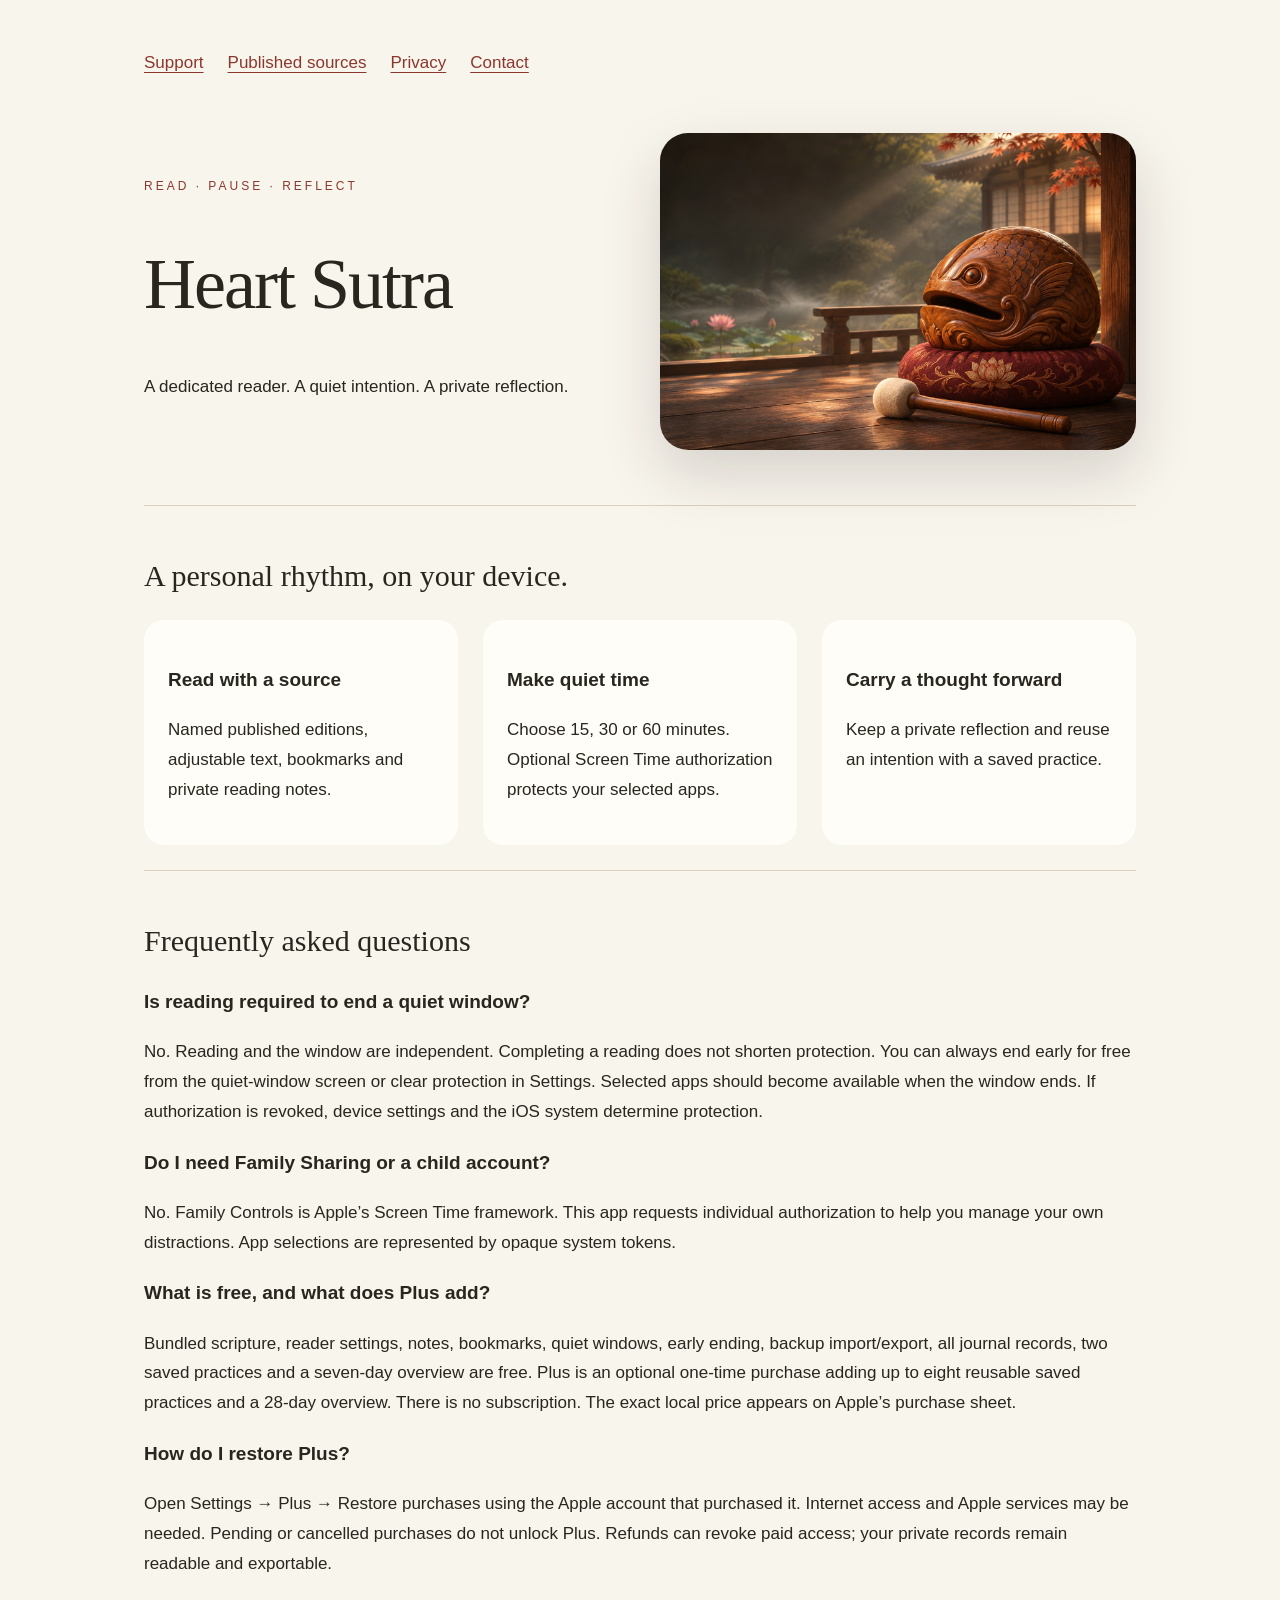
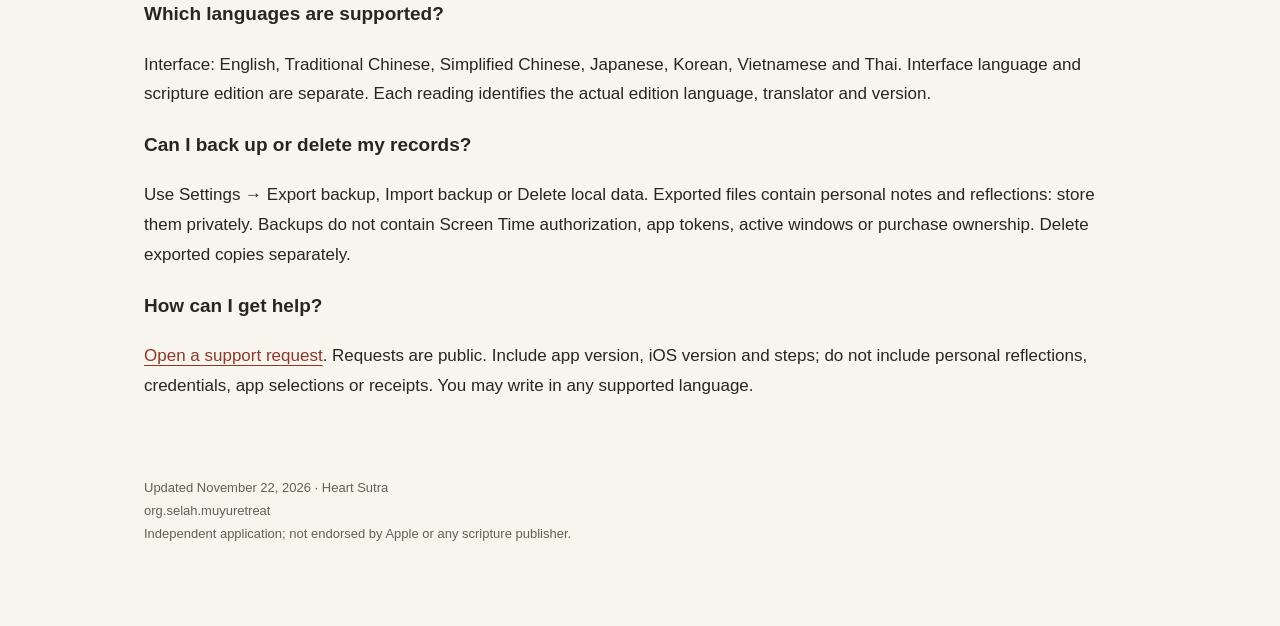
==== index.html @ da1db1b5 "Publish support, privacy and published-source information" ====
<!doctype html><html lang="en"><head><meta charset="utf-8"><meta name="viewport" content="width=device-width,initial-scale=1"><title>Support — Heart Sutra</title><meta name="description" content="A dedicated reader. A quiet intention. A private reflection."><link rel="stylesheet" href="style.css"></head><body><main><nav><a href="index.html">Support</a><a href="sources.html">Published sources</a><a href="privacy.html">Privacy</a><a href="https://github.com/wanwanyahoo/heart-sutra-support/issues/new">Contact</a></nav><header><div><p class="eyebrow">Read · Pause · Reflect</p><h1>Heart Sutra</h1><p>A dedicated reader. A quiet intention. A private reflection.</p></div><img src="hero.png" alt="Original illustrated quiet reading space"></header><section><h2>A personal rhythm, on your device.</h2><div class="cards"><article><h3>Read with a source</h3><p>Named published editions, adjustable text, bookmarks and private reading notes.</p></article><article><h3>Make quiet time</h3><p>Choose 15, 30 or 60 minutes. Optional Screen Time authorization protects your selected apps.</p></article><article><h3>Carry a thought forward</h3><p>Keep a private reflection and reuse an intention with a saved practice.</p></article></div></section><section><h2>Frequently asked questions</h2><h3>Is reading required to end a quiet window?</h3><p>No. Reading and the window are independent. Completing a reading does not shorten protection. You can always end early for free from the quiet-window screen or clear protection in Settings. Selected apps should become available when the window ends. If authorization is revoked, device settings and the iOS system determine protection.</p><h3>Do I need Family Sharing or a child account?</h3><p>No. Family Controls is Apple’s Screen Time framework. This app requests individual authorization to help you manage your own distractions. App selections are represented by opaque system tokens.</p><h3>What is free, and what does Plus add?</h3><p>Bundled scripture, reader settings, notes, bookmarks, quiet windows, early ending, backup import/export, all journal records, two saved practices and a seven-day overview are free. Plus is an optional one-time purchase adding up to eight reusable saved practices and a 28-day overview. There is no subscription. The exact local price appears on Apple’s purchase sheet.</p><h3>How do I restore Plus?</h3><p>Open Settings → Plus → Restore purchases using the Apple account that purchased it. Internet access and Apple services may be needed. Pending or cancelled purchases do not unlock Plus. Refunds can revoke paid access; your private records remain readable and exportable.</p><h3>Which languages are supported?</h3><p>Interface: English, Traditional Chinese, Simplified Chinese, Japanese, Korean, Vietnamese and Thai. Interface language and scripture edition are separate. Each reading identifies the actual edition language, translator and version.</p><h3>Can I back up or delete my records?</h3><p>Use Settings → Export backup, Import backup or Delete local data. Exported files contain personal notes and reflections: store them privately. Backups do not contain Screen Time authorization, app tokens, active windows or purchase ownership. Delete exported copies separately.</p><h3>How can I get help?</h3><p><a href="https://github.com/wanwanyahoo/heart-sutra-support/issues/new">Open a support request</a>. Requests are public. Include app version, iOS version and steps; do not include personal reflections, credentials, app selections or receipts. You may write in any supported language.</p></section><footer>Updated November 22, 2026 · Heart Sutra<br>org.selah.muyuretreat<br>Independent application; not endorsed by Apple or any scripture publisher.</footer></main></body></html>
---- style.css ----
*{box-sizing:border-box}body{margin:0;background:#f8f5ed;color:#29251f;font:17px/1.75 -apple-system,BlinkMacSystemFont,"Segoe UI",sans-serif}main{max-width:1040px;margin:auto;padding:48px 24px 80px}nav{display:flex;gap:24px;flex-wrap:wrap}a{color:#8c372e;text-underline-offset:4px}header{display:grid;grid-template-columns:1fr 1fr;gap:40px;align-items:center;margin:55px 0}h1{font:clamp(40px,6vw,72px)/1.1 Georgia,serif;letter-spacing:-2px}h2{font:30px/1.3 Georgia,serif}h3{font-size:19px}img{width:100%;border-radius:28px;box-shadow:0 24px 60px #251a1829}section{padding:25px 0;border-top:1px solid #d8d0c0}.eyebrow{font-size:12px;letter-spacing:3px;text-transform:uppercase;color:#8c372e}.cards{display:grid;grid-template-columns:repeat(3,1fr);gap:25px}article{background:#fffdf7;padding:24px;border-radius:20px}footer{font-size:13px;color:#655f55;margin-top:35px}@media(max-width:700px){header,.cards{grid-template-columns:1fr}header{gap:16px}main{padding-top:24px}h1{margin:24px 0}}
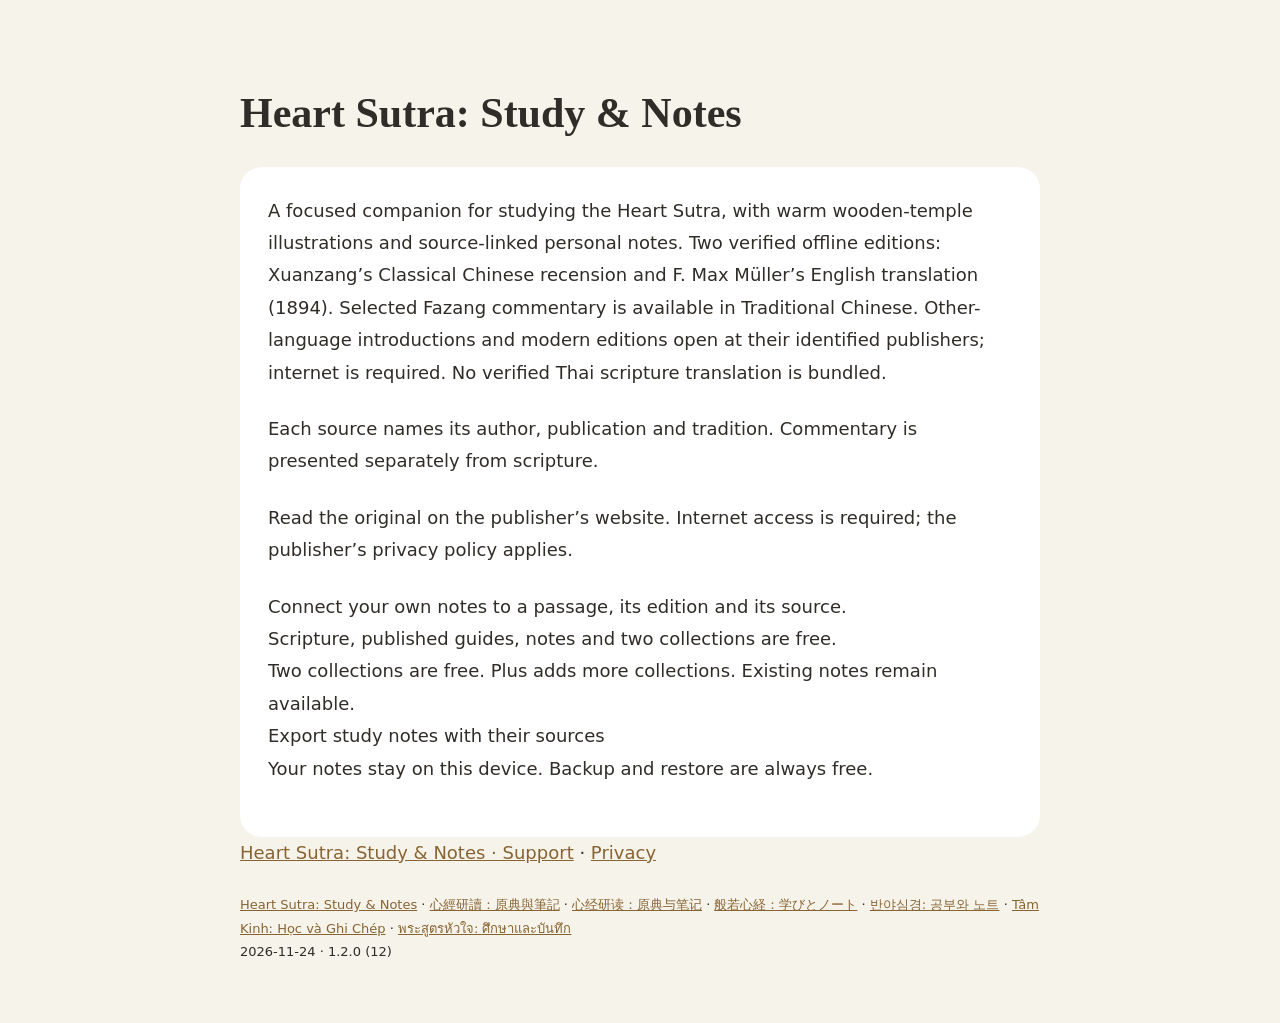
==== commit eb45a791: "Replace focus controls with source-linked reading and study support" ====
--- a/index.html
+++ b/index.html
@@ -1 +1 @@
-<!doctype html><html lang="en"><head><meta charset="utf-8"><meta name="viewport" content="width=device-width,initial-scale=1"><title>Support — Heart Sutra</title><meta name="description" content="A dedicated reader. A quiet intention. A private reflection."><link rel="stylesheet" href="style.css"></head><body><main><nav><a href="index.html">Support</a><a href="sources.html">Published sources</a><a href="privacy.html">Privacy</a><a href="https://github.com/wanwanyahoo/heart-sutra-support/issues/new">Contact</a></nav><header><div><p class="eyebrow">Read · Pause · Reflect</p><h1>Heart Sutra</h1><p>A dedicated reader. A quiet intention. A private reflection.</p></div><img src="hero.png" alt="Original illustrated quiet reading space"></header><section><h2>A personal rhythm, on your device.</h2><div class="cards"><article><h3>Read with a source</h3><p>Named published editions, adjustable text, bookmarks and private reading notes.</p></article><article><h3>Make quiet time</h3><p>Choose 15, 30 or 60 minutes. Optional Screen Time authorization protects your selected apps.</p></article><article><h3>Carry a thought forward</h3><p>Keep a private reflection and reuse an intention with a saved practice.</p></article></div></section><section><h2>Frequently asked questions</h2><h3>Is reading required to end a quiet window?</h3><p>No. Reading and the window are independent. Completing a reading does not shorten protection. You can always end early for free from the quiet-window screen or clear protection in Settings. Selected apps should become available when the window ends. If authorization is revoked, device settings and the iOS system determine protection.</p><h3>Do I need Family Sharing or a child account?</h3><p>No. Family Controls is Apple’s Screen Time framework. This app requests individual authorization to help you manage your own distractions. App selections are represented by opaque system tokens.</p><h3>What is free, and what does Plus add?</h3><p>Bundled scripture, reader settings, notes, bookmarks, quiet windows, early ending, backup import/export, all journal records, two saved practices and a seven-day overview are free. Plus is an optional one-time purchase adding up to eight reusable saved practices and a 28-day overview. There is no subscription. The exact local price appears on Apple’s purchase sheet.</p><h3>How do I restore Plus?</h3><p>Open Settings → Plus → Restore purchases using the Apple account that purchased it. Internet access and Apple services may be needed. Pending or cancelled purchases do not unlock Plus. Refunds can revoke paid access; your private records remain readable and exportable.</p><h3>Which languages are supported?</h3><p>Interface: English, Traditional Chinese, Simplified Chinese, Japanese, Korean, Vietnamese and Thai. Interface language and scripture edition are separate. Each reading identifies the actual edition language, translator and version.</p><h3>Can I back up or delete my records?</h3><p>Use Settings → Export backup, Import backup or Delete local data. Exported files contain personal notes and reflections: store them privately. Backups do not contain Screen Time authorization, app tokens, active windows or purchase ownership. Delete exported copies separately.</p><h3>How can I get help?</h3><p><a href="https://github.com/wanwanyahoo/heart-sutra-support/issues/new">Open a support request</a>. Requests are public. Include app version, iOS version and steps; do not include personal reflections, credentials, app selections or receipts. You may write in any supported language.</p></section><footer>Updated November 22, 2026 · Heart Sutra<br>org.selah.muyuretreat<br>Independent application; not endorsed by Apple or any scripture publisher.</footer></main></body></html>+<!doctype html><html lang="en"><head><meta charset="utf-8"><meta name="viewport" content="width=device-width,initial-scale=1"><title>Heart Sutra: Study &amp; Notes</title><style>body{margin:0;background:#f6f3eb;color:#302c28;font:18px/1.8 system-ui}main{max-width:800px;margin:auto;padding:60px 24px}h1{font-family:Georgia,serif;line-height:1.2;font-size:42px}nav,footer{font-size:13px}a{color:#876432}section{background:white;padding:28px;border-radius:22px}p{margin:0 0 24px}</style></head><body><main><h1>Heart Sutra: Study &amp; Notes</h1><section><p>A focused companion for studying the Heart Sutra, with warm wooden-temple illustrations and source-linked personal notes. Two verified offline editions: Xuanzang’s Classical Chinese recension and F. Max Müller’s English translation (1894). Selected Fazang commentary is available in Traditional Chinese. Other-language introductions and modern editions open at their identified publishers; internet is required. No verified Thai scripture translation is bundled.</p><p>Each source names its author, publication and tradition. Commentary is presented separately from scripture.</p><p>Read the original on the publisher’s website. Internet access is required; the publisher’s privacy policy applies.</p><p>Connect your own notes to a passage, its edition and its source.<br>Scripture, published guides, notes and two collections are free.<br>Two collections are free. Plus adds more collections. Existing notes remain available.<br>Export study notes with their sources<br>Your notes stay on this device. Backup and restore are always free.</p></section><p><a href="https://github.com/wanwanyahoo/heart-sutra-support/issues/new">Heart Sutra: Study &amp; Notes · Support</a> · <a href="privacy.html">Privacy</a></p><nav><a href="index.html">Heart Sutra: Study &amp; Notes</a> · <a href="support-zh-Hant.html">心經研讀：原典與筆記</a> · <a href="support-zh-Hans.html">心经研读：原典与笔记</a> · <a href="support-ja.html">般若心経：学びとノート</a> · <a href="support-ko.html">반야심경: 공부와 노트</a> · <a href="support-vi.html">Tâm Kinh: Học và Ghi Chép</a> · <a href="support-th.html">พระสูตรหัวใจ: ศึกษาและบันทึก</a></nav><footer>2026-11-24 · 1.2.0 (12)</footer></main></body></html>
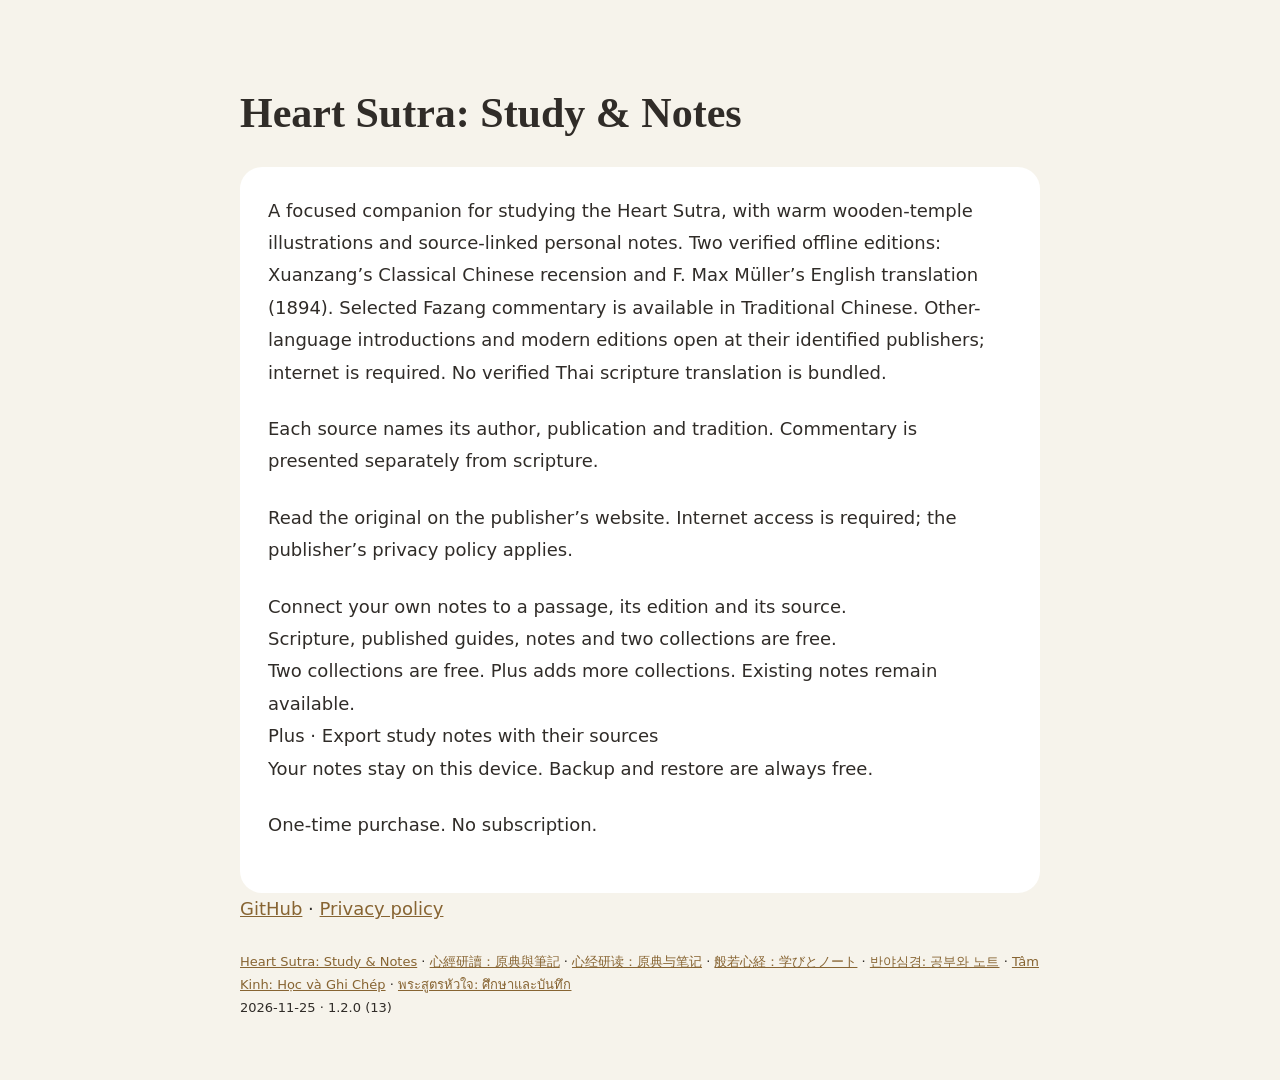
==== commit e808ad37: "Align support with submitted reading and notebook builds" ====
--- a/index.html
+++ b/index.html
@@ -1 +1 @@
-<!doctype html><html lang="en"><head><meta charset="utf-8"><meta name="viewport" content="width=device-width,initial-scale=1"><title>Heart Sutra: Study &amp; Notes</title><style>body{margin:0;background:#f6f3eb;color:#302c28;font:18px/1.8 system-ui}main{max-width:800px;margin:auto;padding:60px 24px}h1{font-family:Georgia,serif;line-height:1.2;font-size:42px}nav,footer{font-size:13px}a{color:#876432}section{background:white;padding:28px;border-radius:22px}p{margin:0 0 24px}</style></head><body><main><h1>Heart Sutra: Study &amp; Notes</h1><section><p>A focused companion for studying the Heart Sutra, with warm wooden-temple illustrations and source-linked personal notes. Two verified offline editions: Xuanzang’s Classical Chinese recension and F. Max Müller’s English translation (1894). Selected Fazang commentary is available in Traditional Chinese. Other-language introductions and modern editions open at their identified publishers; internet is required. No verified Thai scripture translation is bundled.</p><p>Each source names its author, publication and tradition. Commentary is presented separately from scripture.</p><p>Read the original on the publisher’s website. Internet access is required; the publisher’s privacy policy applies.</p><p>Connect your own notes to a passage, its edition and its source.<br>Scripture, published guides, notes and two collections are free.<br>Two collections are free. Plus adds more collections. Existing notes remain available.<br>Export study notes with their sources<br>Your notes stay on this device. Backup and restore are always free.</p></section><p><a href="https://github.com/wanwanyahoo/heart-sutra-support/issues/new">Heart Sutra: Study &amp; Notes · Support</a> · <a href="privacy.html">Privacy</a></p><nav><a href="index.html">Heart Sutra: Study &amp; Notes</a> · <a href="support-zh-Hant.html">心經研讀：原典與筆記</a> · <a href="support-zh-Hans.html">心经研读：原典与笔记</a> · <a href="support-ja.html">般若心経：学びとノート</a> · <a href="support-ko.html">반야심경: 공부와 노트</a> · <a href="support-vi.html">Tâm Kinh: Học và Ghi Chép</a> · <a href="support-th.html">พระสูตรหัวใจ: ศึกษาและบันทึก</a></nav><footer>2026-11-24 · 1.2.0 (12)</footer></main></body></html>+<!doctype html><html lang="en"><head><meta charset="utf-8"><meta name="viewport" content="width=device-width,initial-scale=1"><title>Heart Sutra: Study &amp; Notes</title><style>body{margin:0;background:#f6f3eb;color:#302c28;font:18px/1.8 system-ui}main{max-width:800px;margin:auto;padding:60px 24px}h1{font-family:Georgia,serif;line-height:1.2;font-size:42px}nav,footer{font-size:13px}a{color:#876432}section{background:white;padding:28px;border-radius:22px}p{margin:0 0 24px}</style></head><body><main><h1>Heart Sutra: Study &amp; Notes</h1><section><p>A focused companion for studying the Heart Sutra, with warm wooden-temple illustrations and source-linked personal notes. Two verified offline editions: Xuanzang’s Classical Chinese recension and F. Max Müller’s English translation (1894). Selected Fazang commentary is available in Traditional Chinese. Other-language introductions and modern editions open at their identified publishers; internet is required. No verified Thai scripture translation is bundled.</p><p>Each source names its author, publication and tradition. Commentary is presented separately from scripture.</p><p>Read the original on the publisher’s website. Internet access is required; the publisher’s privacy policy applies.</p><p>Connect your own notes to a passage, its edition and its source.<br>Scripture, published guides, notes and two collections are free.<br>Two collections are free. Plus adds more collections. Existing notes remain available.<br>Plus · Export study notes with their sources<br>Your notes stay on this device. Backup and restore are always free.</p><p>One-time purchase. No subscription.</p></section><p><a href="https://github.com/wanwanyahoo/heart-sutra-support/issues/new">GitHub</a> · <a href="privacy.html">Privacy policy</a></p><nav><a href="index.html">Heart Sutra: Study &amp; Notes</a> · <a href="support-zh-Hant.html">心經研讀：原典與筆記</a> · <a href="support-zh-Hans.html">心经研读：原典与笔记</a> · <a href="support-ja.html">般若心経：学びとノート</a> · <a href="support-ko.html">반야심경: 공부와 노트</a> · <a href="support-vi.html">Tâm Kinh: Học và Ghi Chép</a> · <a href="support-th.html">พระสูตรหัวใจ: ศึกษาและบันทึก</a></nav><footer>2026-11-25 · 1.2.0 (13)</footer></main></body></html>
